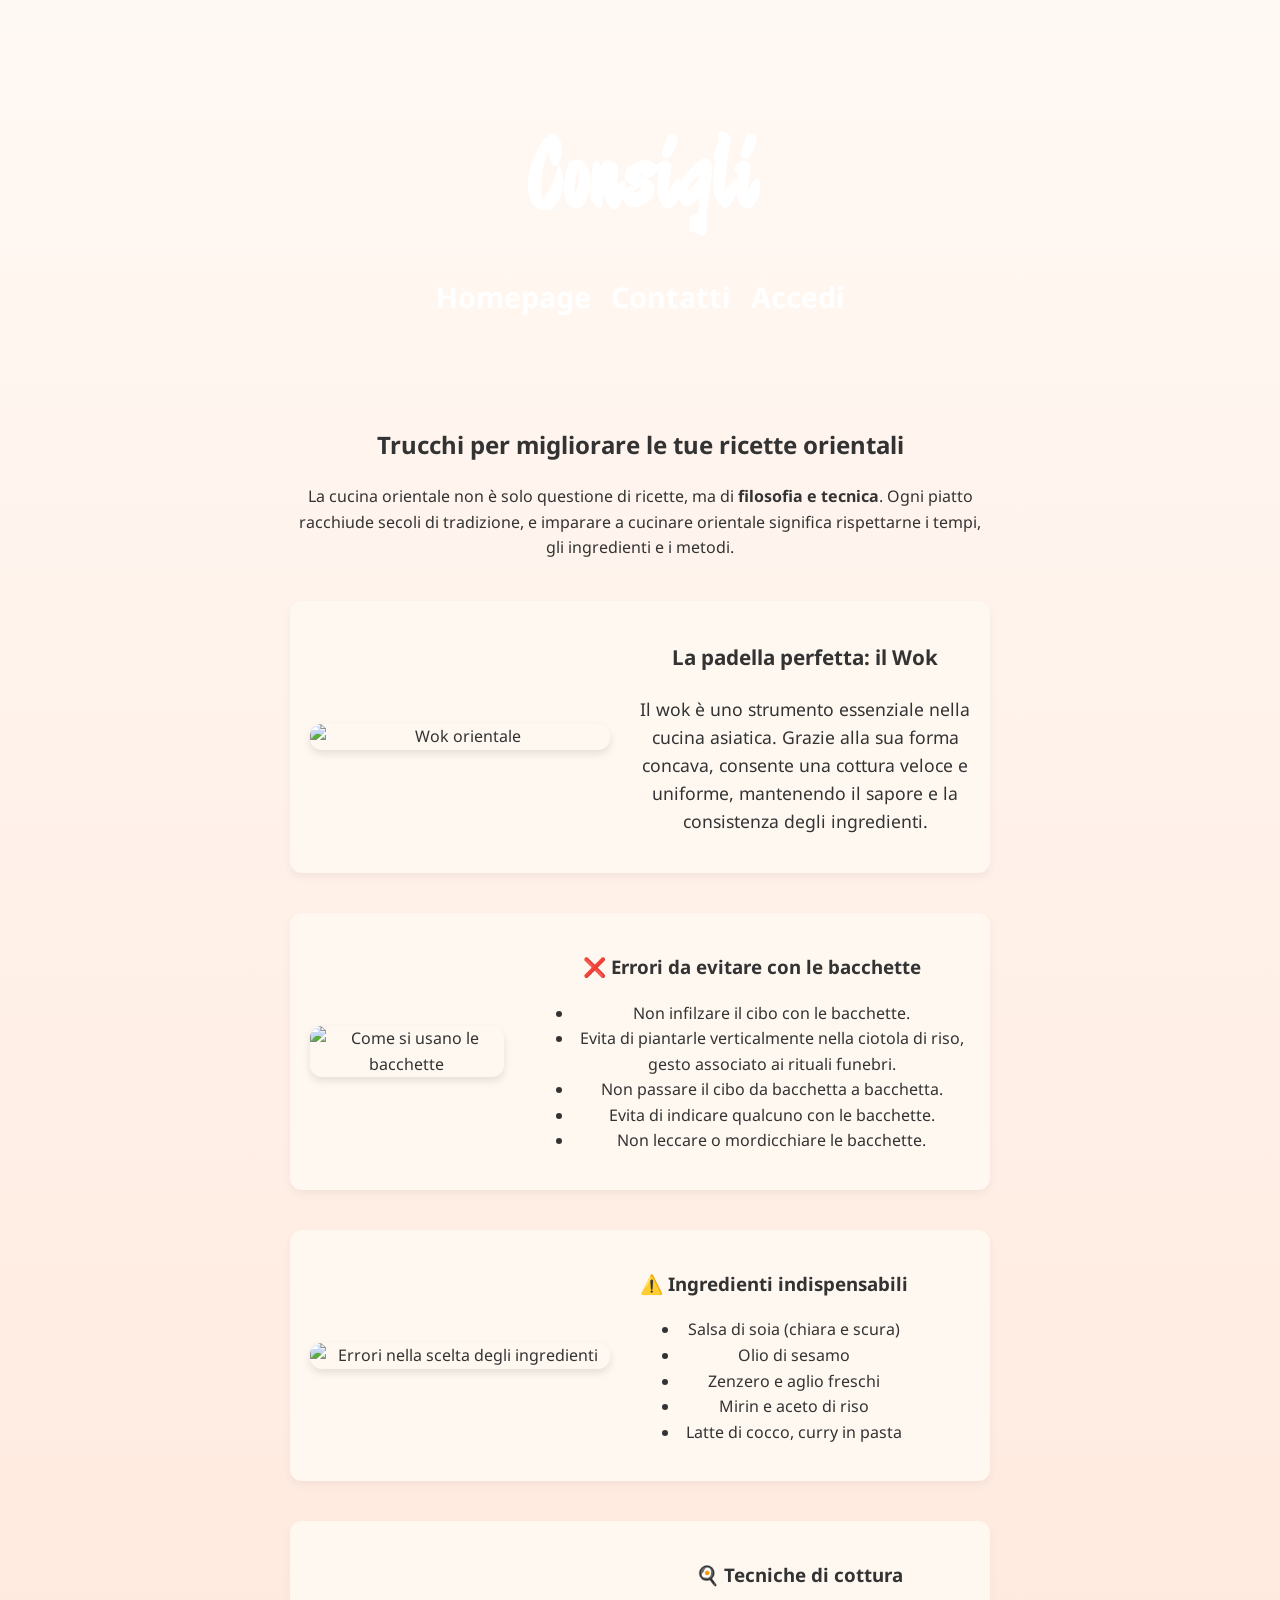
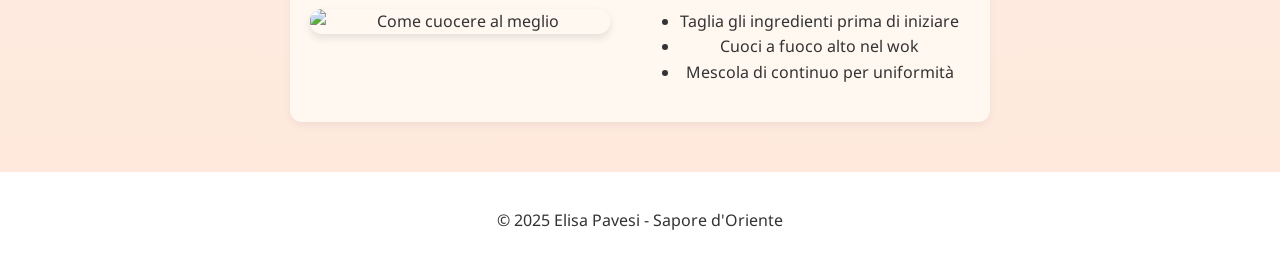
==== consigli.html @ 06a20b7e "Add files via upload" ====
<!DOCTYPE html>
<html lang="it">
<head>
  <meta charset="UTF-8">
  <title>Consigli di cucina - Sapore d'Oriente</title>
  <link href="https://fonts.googleapis.com/css2?family=Noto+Sans&family=Zhi+Mang+Xing&display=swap" rel="stylesheet">
  <link rel="stylesheet" href="style.css">
</head>
<body>
  <header>
    <h1 class="titolo-speciale">Consigli</h1>
    <nav>
      <ul>
        <li><a href="homepage.html">Homepage</a></li>
        <li><a href="contatti.html">Contatti</a></li>
        <li><a href="accedi.html">Accedi</a></li>
      </ul>
    </nav>
  </header>

  <main>
    <section class="intro">
      <h2>Trucchi per migliorare le tue ricette orientali</h2>
      <p>
        La cucina orientale non è solo questione di ricette, ma di <strong>filosofia e tecnica</strong>. Ogni piatto racchiude secoli di tradizione, e imparare a cucinare orientale significa rispettarne i tempi, gli ingredienti e i metodi.
      </p>
      <div class="foto-laterale">
        <img src="immagini/wok.jpeg" alt="Wok orientale">
        <div class="testo">
          <h3>La padella perfetta: il Wok</h3>
          <p>
            Il wok è uno strumento essenziale nella cucina asiatica. Grazie alla sua forma concava, consente una cottura veloce e uniforme, mantenendo il sapore e la consistenza degli ingredienti.
          </p>
        </div>
      </div>

      <div class="foto-laterale">
        <img src="immagini/bacchette.jpeg" alt="Come si usano le bacchette">
        <div class="testo-laterale">
          <h3>❌ Errori da evitare con le bacchette</h3>
          <ul>
            <li>Non infilzare il cibo con le bacchette.</li>
            <li>Evita di piantarle verticalmente nella ciotola di riso, gesto associato ai rituali funebri.</li>
            <li>Non passare il cibo da bacchetta a bacchetta.</li>
            <li>Evita di indicare qualcuno con le bacchette.</li>
            <li>Non leccare o mordicchiare le bacchette.</li>
          </ul>
        </div>
      </div>

      <div class="foto-laterale">
        <img src="immagini/riso.jpeg" alt="Errori nella scelta degli ingredienti">
        <div class="testo-laterale">
          <h3>⚠️ Ingredienti indispensabili</h3>
          <ul>
            <li>Salsa di soia (chiara e scura)</li>
            <li>Olio di sesamo</li>
            <li>Zenzero e aglio freschi</li>
            <li>Mirin e aceto di riso</li>
            <li>Latte di cocco, curry in pasta</li>
          </ul>
        </div>
      </div>

      <div class="foto-laterale">
        <img src="immagini/verdure.jpeg" alt="Come cuocere al meglio">
        <div class="testo-laterale">
          <h3>🍳 Tecniche di cottura</h3>
          <ul>
            <li>Taglia gli ingredienti prima di iniziare</li>
            <li>Cuoci a fuoco alto nel wok</li>
            <li>Mescola di continuo per uniformità</li>
          </ul>
        </div>
      </div>
      
  </main>

  <footer>
    <p>&copy; 2025 Elisa Pavesi - Sapore d'Oriente</p>
  </footer>

</body>
</html>
---- style.css ----
body {
  font-family: 'Noto Sans', sans-serif;
  background: linear-gradient(to bottom, #fff9f4, #ffe8dc);
  color: #333;
  margin: 0;
  padding: 0;
  line-height: 1.6;
  }
  
  header {
   background-image: url('immagini/sfondodefinitivo.jpg');
   background-size: cover;
   background-position: center;
   padding: 60px 20px;
   text-align: center;
   color: white;
  }
  
  .logo-titolo {
    padding: 40px;
    text-align: center;
    color: white;
  }

  .logo-titolo h1 {
      font-family: 'Zhi Mang Xing', cursive;
      font-size: 10em;
      margin: 0;
      background-color: rgba(255, 0, 0, 0.66); 
      display: inline-block;
      padding: 10px 20px;
      border-radius: 10px;      
  }
  .titolo-speciale {
    font-family: 'Zhi Mang Xing', cursive;
    font-size: 6em; 
    color: white; 
    text-align: center;
    margin: 40px 0 20px;
  }
  
  nav ul {
    list-style-type: none;
    padding: 0;
    display: flex;
    justify-content: center;
    gap: 20px;
    margin-top: 10px;
  }
  
  nav a {
    color: white;
    text-decoration: none;
    font-weight: bold;
    font-size: 1.8em;
  }
  
  .intro {
    max-width: 700px;
    margin: 30px auto;
    text-align: center;
    padding: 0 20px;
  }
  
  .elenco-ricette {
    max-width: 600px;
    margin: auto;
    padding: 30px 20px;
    background-color: #fff8f1;
    border-radius: 12px;
    box-shadow: 0 4px 10px rgba(0,0,0,0.1);
  }
  
  .lista-link {
    list-style: none;
    padding: 0;
    font-size: 1.2em;
  }
  
  .lista-link li {
    margin: 15px 0;
  }
  
  .lista-link a {
    text-decoration: none;
    color: #db4c3f;
    font-weight: bold;
  }
  
  .lista-link a:hover {
    color: #b3382c;
  }
  
  .ricette {
    display: flex;
    flex-wrap: wrap;
    gap: 30px;
    justify-content: center;
  }
  
  .card {
    background-color: #f9e39d;
    border-radius: 10px;
    box-shadow: 0 4px 8px rgba(0,0,0,0.1);
    width: 300px;
    text-align: center;
    padding: 15px;
  }
  
  .card img {
    width: 100%;
    height: 200px;
    object-fit: cover;
    border-radius: 8px;
  }
  
  .card h3 {
    margin-top: 15px;
    color: #b3382c;
  }
  
  .card a {
    display: inline-block;
    margin-top: 10px;
    background-color: #db4c3f;
    color: white;
    padding: 8px 12px;
    border-radius: 5px;
    text-decoration: none;
  }
  
  .card a:hover {
    background-color: #b3382c;
  }
  
  .ricetta-singola {
    max-width: 800px;
    margin: auto;
    padding: 20px;
  }
  
  .img-grande {
    width: 100%;
    border-radius: 10px;
    margin-bottom: 20px;
  }
  
  .bottone {
    display: inline-block;
    margin-top: 20px;
    background-color: #db4c3f;
    color: white;
    padding: 10px 15px;
    border-radius: 6px;
    text-decoration: none;
  }
  
  .bottone:hover {
    background-color: #b3382c;
  }
  
  footer {
    text-align: center;
    padding: 20px;
    background-color: white;
    margin-top: 50px;
  }
  .foto-laterale {
    display: flex;
    align-items: center;
    gap: 30px;
    max-width: 900px;
    margin: 40px auto;
    padding: 20px;
    background-color: #fff8f1;
    border-radius: 12px;
    box-shadow: 0 4px 10px rgba(0, 0, 0, 0.05);
  }
  
  .foto-laterale img {
    width: 300px;
    height: auto;
    border-radius: 12px;
    box-shadow: 0 4px 8px rgba(0,0,0,0.1);
  }
  
  .foto-laterale .testo {
    flex: 1;
    font-size: 1.1em;
    line-height: 1.6;
  }
  .login-box {
    max-width: 400px;
    margin: 50px auto;
    background-color: #fff8f1;
    padding: 30px;
    border-radius: 12px;
    box-shadow: 0 4px 10px rgba(0,0,0,0.1);
  }
  
  .login-box form {
    display: flex;
    flex-direction: column;
  }
  
  .login-box label {
    margin: 10px 0 5px;
  }
  
  .login-box input {
    padding: 8px;
    font-size: 1em;
    border: 1px solid #ccc;
    border-radius: 6px;
  }
  
  .login-box button {
    margin-top: 20px;
    padding: 10px;
    background-color: #db4c3f;
    color: white;
    border: none;
    border-radius: 6px;
    cursor: pointer;
    font-weight: bold;
  }
  
  .login-box button:hover {
    background-color: #b3382c;
  }
  .area-personale {
    max-width: 700px;
    margin: 50px auto;
    padding: 30px;
    background-color: #fffef9;
    border-radius: 12px;
    box-shadow: 0 4px 12px rgba(0,0,0,0.08);
  }
  
  .area-personale h2, .area-personale h3 {
    text-align: center;
    color: #b3382c;
    margin-bottom: 20px;
  }
  
  .blocco-note, .blocco-preferiti {
    margin-bottom: 40px;
    padding: 20px;
    background-color: #fff8f1;
    border-radius: 10px;
  }
  
  .riga-vuota {
    border-bottom: 1px dashed #ccc;
    height: 20px;
    margin: 10px 0;
  }
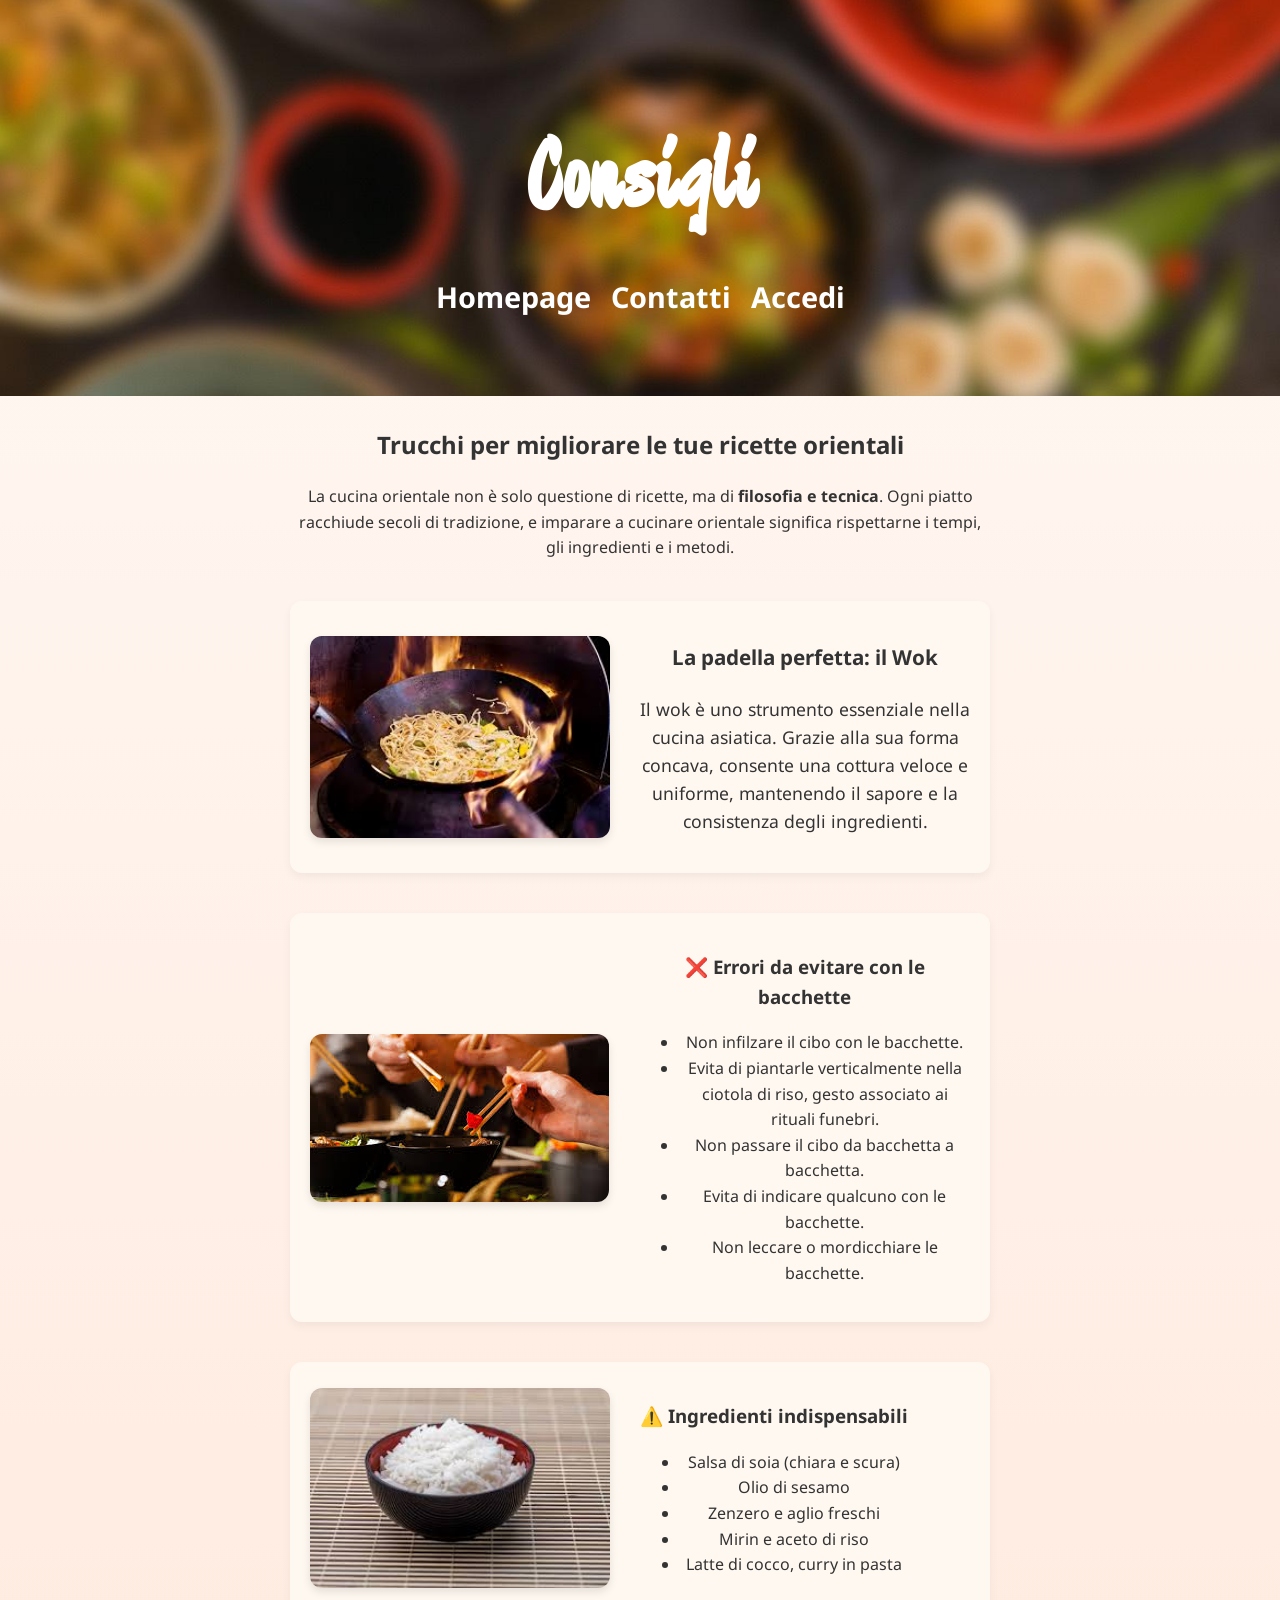
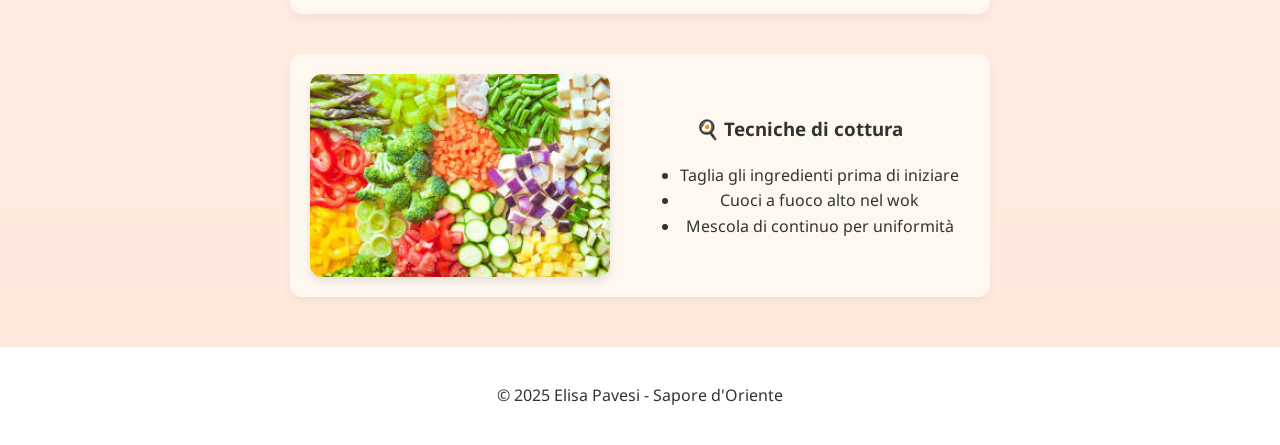
==== commit 5b00713f: "Update consigli.html" ====
--- a/consigli.html
+++ b/consigli.html
@@ -11,7 +11,7 @@
     <h1 class="titolo-speciale">Consigli</h1>
     <nav>
       <ul>
-        <li><a href="homepage.html">Homepage</a></li>
+        <li><a href="index.html">Homepage</a></li>
         <li><a href="contatti.html">Contatti</a></li>
         <li><a href="accedi.html">Accedi</a></li>
       </ul>
